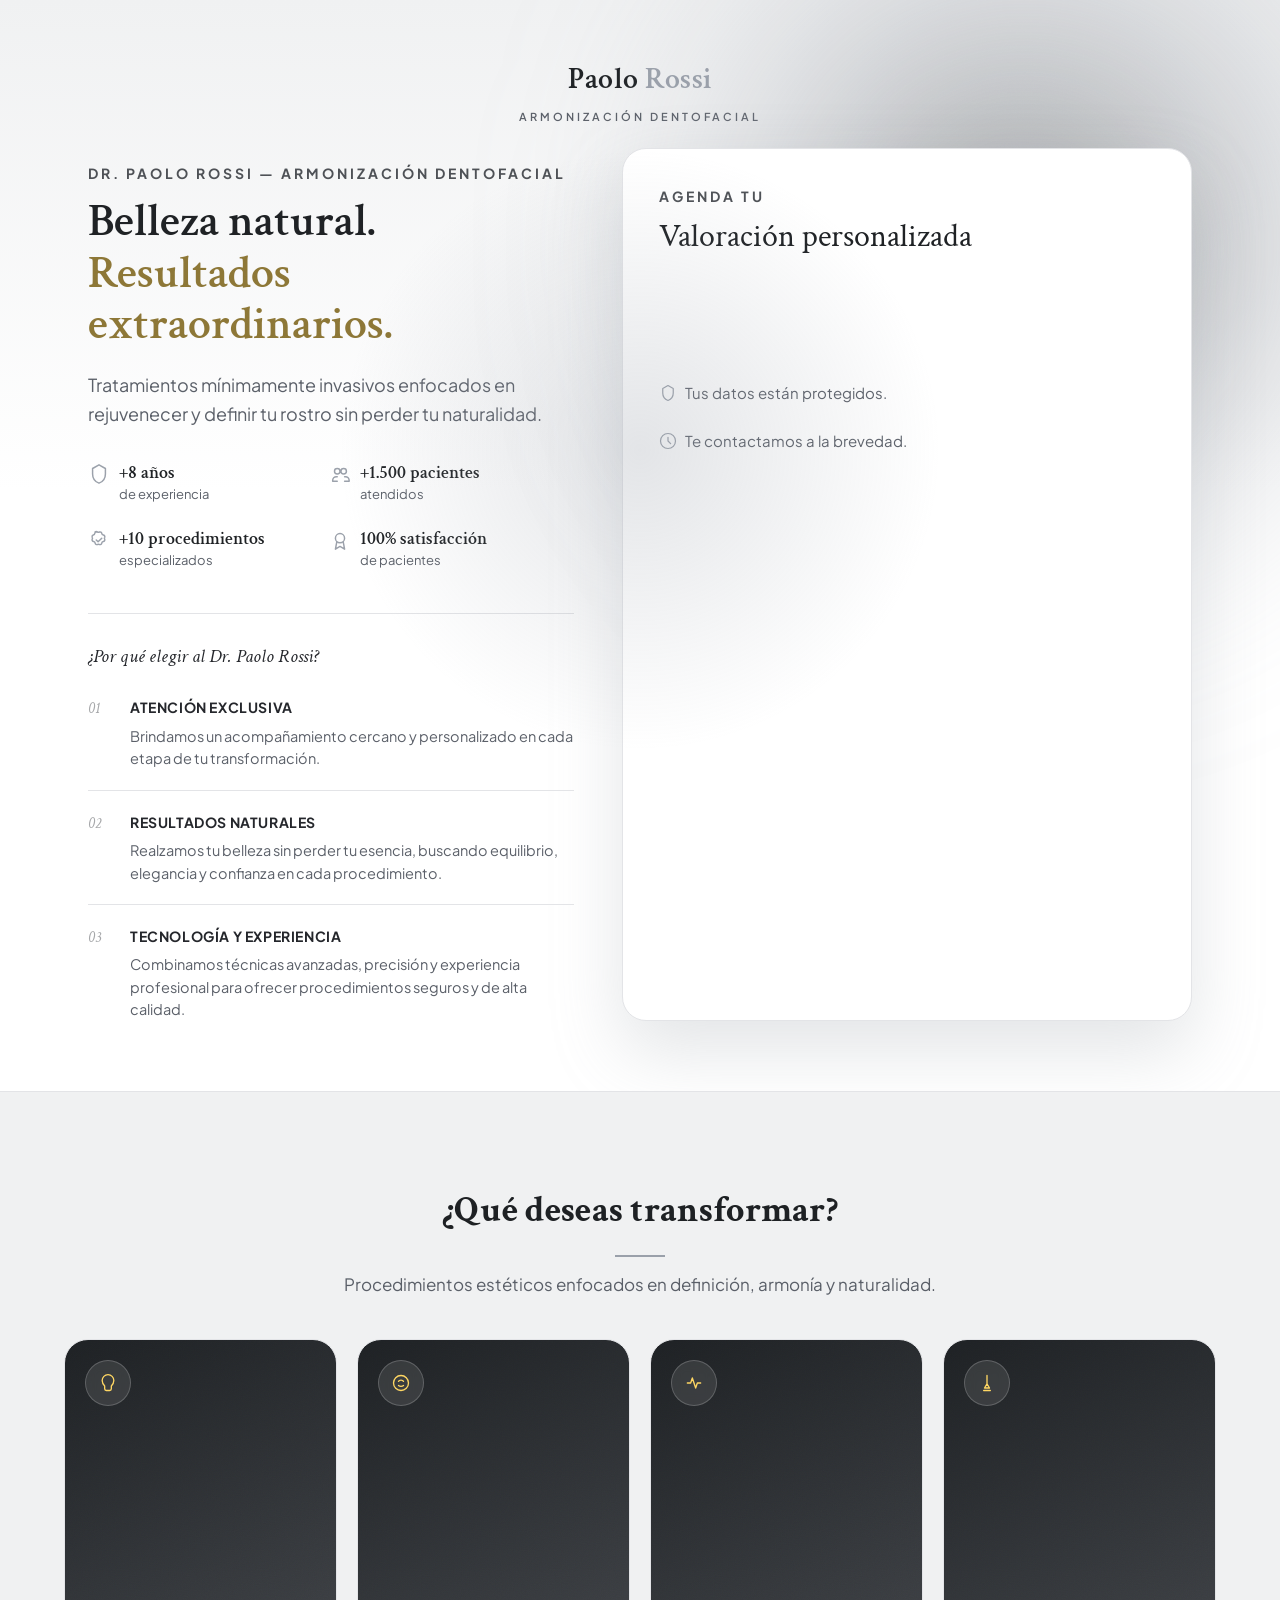
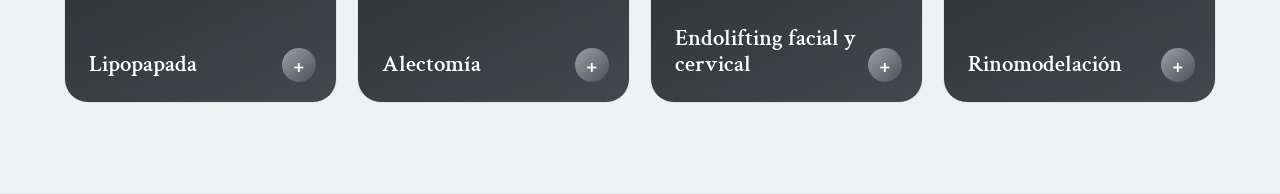
==== index.html @ d26debf0 "Landing page inicial para Dr. Paolo Rossi Co-Authored-By: Claude Sonnet 5 <noreply@anthropic.com>" ====
<!DOCTYPE html>
<html lang="es">
<head>
<meta charset="UTF-8">
<meta name="viewport" content="width=device-width, initial-scale=1.0">
<title>Dr. Paolo Rossi | Armonización Dentofacial</title>
<meta name="description" content="Dr. Paolo Rossi, armonización dentofacial en Barranquilla. Tratamientos mínimamente invasivos para rejuvenecer y definir tu rostro.">
<link rel="preconnect" href="https://fonts.googleapis.com">
<link rel="preconnect" href="https://fonts.gstatic.com" crossorigin>
<link href="https://fonts.googleapis.com/css2?family=Crimson+Text:wght@600;700&family=Plus+Jakarta+Sans:wght@400;500;600;700&display=swap" rel="stylesheet">
<link rel="stylesheet" href="css/style.css">
</head>
<body>

<div class="cursor-glow" aria-hidden="true"></div>
<div class="grain-overlay" aria-hidden="true"></div>

<!-- HERO + FORM -->
<section class="hero" id="inicio">
  <div class="hero__glow"></div>
  <div class="container">
    <div class="hero__logo-top">
      <span class="hero__wordmark">Paolo <span>Rossi</span></span>
      <span class="hero__wordmark-sub">Armonización Dentofacial</span>
    </div>
  <div class="hero__inner">
    <div class="hero__text">
      <p class="eyebrow">Dr. Paolo Rossi &mdash; Armonización Dentofacial</p>
      <h1>Belleza natural. <span class="accent">Resultados extraordinarios.</span></h1>
      <p class="hero__sub">Tratamientos mínimamente invasivos enfocados en rejuvenecer y definir tu rostro sin perder tu naturalidad.</p>

      <ul class="hero__stats">
        <li>
          <svg viewBox="0 0 24 24"><path d="M12 2l7 4v6c0 5-3.4 8.7-7 10-3.6-1.3-7-5-7-10V6z"/></svg>
          <span><strong>+8 años</strong>de experiencia</span>
        </li>
        <li>
          <svg viewBox="0 0 24 24"><path d="M17 20h5v-1a4 4 0 00-4-4h-1M9 20H4v-1a4 4 0 014-4h1m0-3a3 3 0 100-6 3 3 0 000 6zm7 0a3 3 0 100-6 3 3 0 000 6z"/></svg>
          <span><strong>+1.500 pacientes</strong>atendidos</span>
        </li>
        <li>
          <svg viewBox="0 0 24 24"><path d="M9 12l2 2 4-4M7.8 3.2a2 2 0 012.4 0 2 2 0 002.4 0 2 2 0 012.4 1.6 2 2 0 001.7 1.7 2 2 0 011.6 2.4 2 2 0 000 2.4 2 2 0 01-1.6 2.4 2 2 0 00-1.7 1.7 2 2 0 01-2.4 1.6 2 2 0 00-2.4 0 2 2 0 01-2.4-1.6 2 2 0 00-1.7-1.7 2 2 0 01-1.6-2.4 2 2 0 000-2.4A2 2 0 015.7 6.5a2 2 0 001.7-1.7 2 2 0 012.4-1.6z"/></svg>
          <span><strong>+10 procedimientos</strong>especializados</span>
        </li>
        <li>
          <svg viewBox="0 0 24 24"><path d="M8.5 14L7 22l5-3 5 3-1.5-8"/><path d="M12 15a5 5 0 100-10 5 5 0 000 10z"/></svg>
          <span><strong>100% satisfacción</strong>de pacientes</span>
        </li>
      </ul>
    </div>

    <div class="hero__form" id="contacto">
      <p class="eyebrow">Agenda tu</p>
      <h2>Valoración personalizada</h2>

      <div class="hs-form-container">
        <script src="https://js.hsforms.net/forms/embed/51695573.js" defer></script>
        <div class="hs-form-frame" data-region="na1" data-form-id="cd09136d-a7c3-443f-9b1b-8785023e16f8" data-portal-id="51695573"></div>
        <div class="hs-form-cover"></div>
      </div>

      <div class="contact__trust">
        <span><svg viewBox="0 0 24 24"><path d="M12 2l7 4v6c0 5-3.4 8.7-7 10-3.6-1.3-7-5-7-10V6z"/></svg>Tus datos están protegidos.</span>
        <span><svg viewBox="0 0 24 24"><circle cx="12" cy="12" r="10"/><path d="M12 7v5l3.5 3.5"/></svg>Te contactamos a la brevedad.</span>
      </div>
    </div>

    <div class="hero__trust">
      <p class="hero__trust-title">¿Por qué elegir al Dr. Paolo Rossi?</p>
      <ul class="hero__trust-list" id="trustTrack">
        <li class="reveal">
          <span class="hero__trust-num">01</span>
          <div>
            <span class="hero__trust-item-title">Atención Exclusiva</span>
            <p>Brindamos un acompañamiento cercano y personalizado en cada etapa de tu transformación.</p>
          </div>
        </li>
        <li class="reveal">
          <span class="hero__trust-num">02</span>
          <div>
            <span class="hero__trust-item-title">Resultados Naturales</span>
            <p>Realzamos tu belleza sin perder tu esencia, buscando equilibrio, elegancia y confianza en cada procedimiento.</p>
          </div>
        </li>
        <li class="reveal">
          <span class="hero__trust-num">03</span>
          <div>
            <span class="hero__trust-item-title">Tecnología y Experiencia</span>
            <p>Combinamos técnicas avanzadas, precisión y experiencia profesional para ofrecer procedimientos seguros y de alta calidad.</p>
          </div>
        </li>
      </ul>
      <div class="trust__dots" id="trustDots">
        <span class="dot is-active"></span>
        <span class="dot"></span>
        <span class="dot"></span>
      </div>
    </div>
  </div>
  </div>
</section>

<!-- PROCEDIMIENTOS -->
<section class="procedures" id="procedimientos">
  <div class="container">
    <div class="section-title reveal">
      <p class="eyebrow">¿Qué deseas transformar?</p>
      <p class="section-title__sub">Procedimientos estéticos enfocados en definición, armonía y naturalidad.</p>
    </div>

    <div class="procedures__grid" id="procTrack">
      <a href="https://www.drpaolorossi.com/services/" class="proc-card reveal" target="_blank" rel="noopener">
        <span class="proc-card__icon"><svg viewBox="0 0 24 24"><path d="M12 2a7 7 0 00-7 7c0 3 1.5 5 3 6.5V19a2 2 0 002 2h4a2 2 0 002-2v-3.5c1.5-1.5 3-3.5 3-6.5a7 7 0 00-7-7z"/></svg></span>
        <span class="proc-card__body"><h3>Lipopapada</h3></span>
        <span class="proc-card__plus">+</span>
      </a>
      <a href="https://www.drpaolorossi.com/services/" class="proc-card reveal" target="_blank" rel="noopener">
        <span class="proc-card__icon"><svg viewBox="0 0 24 24"><circle cx="12" cy="12" r="9"/><path d="M9 10c.5-1 1.5-1.5 3-1.5s2.5.5 3 1.5M9 15c.8.7 1.8 1 3 1s2.2-.3 3-1"/></svg></span>
        <span class="proc-card__body"><h3>Alectomía</h3></span>
        <span class="proc-card__plus">+</span>
      </a>
      <a href="https://www.drpaolorossi.com/services/" class="proc-card reveal" target="_blank" rel="noopener">
        <span class="proc-card__icon"><svg viewBox="0 0 24 24"><path d="M4 12h4l2-6 4 12 2-6h4"/></svg></span>
        <span class="proc-card__body"><h3>Endolifting facial y cervical</h3></span>
        <span class="proc-card__plus">+</span>
      </a>
      <a href="https://www.drpaolorossi.com/services/" class="proc-card reveal" target="_blank" rel="noopener">
        <span class="proc-card__icon"><svg viewBox="0 0 24 24"><path d="M12 3v10M12 13l-3 5h6l-3-5z"/><path d="M8 21h8"/></svg></span>
        <span class="proc-card__body"><h3>Rinomodelación</h3></span>
        <span class="proc-card__plus">+</span>
      </a>
    </div>
    <div class="procedures__dots" id="procDots">
      <span class="dot is-active"></span>
      <span class="dot"></span>
      <span class="dot"></span>
      <span class="dot"></span>
    </div>
  </div>
</section>



<script src="js/main.js"></script>
</body>
</html>
---- css/style.css ----
:root {
  --bg: #ffffff;
  --bg-alt: #f0f1f2;
  --accent: #9AA0AA;
  --accent-dark: #4d5055;
  --gold: #ffd763;
  --gold-dark: #d9b754;
  --gold-text: #8c7636;
  --dark: #1E2124;
  --dark-alt: #101214;
  --text: #24262B;
  --text-muted: #5A5F68;
  --border: #e3e4e7;
  --serif: 'Crimson Text', serif;
  --sans: 'Plus Jakarta Sans', sans-serif;
}

* { margin: 0; padding: 0; box-sizing: border-box; }

html { scroll-behavior: smooth; }

/* Luz ambiental que sigue el cursor (solo en dispositivos con mouse) */
.cursor-glow {
  position: fixed;
  inset: 0;
  pointer-events: none;
  z-index: 9999;
  opacity: 0;
  background: radial-gradient(500px circle at var(--mx, 50%) var(--my, 50%), rgba(154,160,170,.28), transparent 60%);
}
@media (hover: hover) and (pointer: fine) {
  .cursor-glow { opacity: 1; transition: opacity .4s ease; }
}

/* Spotlight en tarjetas: se ilumina justo donde está el mouse */
@media (hover: hover) and (pointer: fine) {
  .proc-card { overflow: hidden; }
  .hero__form { position: relative; }
  .proc-card::before, .hero__form::before {
    content: '';
    position: absolute;
    inset: 0;
    z-index: 1;
    border-radius: inherit;
    opacity: 0;
    transition: opacity .3s ease;
    background: radial-gradient(220px circle at var(--sx, 50%) var(--sy, 50%), rgba(255,255,255,.16), transparent 70%);
    pointer-events: none;
  }
  .hero__form::before {
    background: radial-gradient(260px circle at var(--sx, 50%) var(--sy, 50%), rgba(154,160,170,.28), transparent 70%);
  }
  .proc-card:hover::before, .hero__form:hover::before { opacity: 1; }
}

/* Textura de grano sutil sobre toda la página */
.grain-overlay {
  position: fixed;
  inset: 0;
  z-index: 9998;
  pointer-events: none;
  opacity: .05;
  mix-blend-mode: overlay;
  background-image: url("data:image/svg+xml,%3Csvg xmlns='http://www.w3.org/2000/svg' width='140' height='140'%3E%3Cfilter id='n'%3E%3CfeTurbulence type='fractalNoise' baseFrequency='0.85' numOctaves='2' stitchTiles='stitch'/%3E%3C/filter%3E%3Crect width='100%25' height='100%25' filter='url(%23n)'/%3E%3C/svg%3E");
}

/* Animación de aparición al hacer scroll */
.reveal {
  opacity: 0;
  transform: translateY(16px);
  transition: opacity .6s ease, transform .6s ease;
}
.reveal.is-visible { opacity: 1; transform: translateY(0); }
.hero__trust-list li.reveal:nth-child(1) { transition-delay: 0s; }
.hero__trust-list li.reveal:nth-child(2) { transition-delay: .08s; }
.hero__trust-list li.reveal:nth-child(3) { transition-delay: .16s; }
.proc-card.reveal:nth-child(1) { transition-delay: 0s; }
.proc-card.reveal:nth-child(2) { transition-delay: .08s; }
.proc-card.reveal:nth-child(3) { transition-delay: .16s; }
.proc-card.reveal:nth-child(4) { transition-delay: .24s; }
.about-card.reveal:nth-child(1) { transition-delay: 0s; }
.about-card.reveal:nth-child(2) { transition-delay: .08s; }
.about-card.reveal:nth-child(3) { transition-delay: .16s; }
.about-card.reveal:nth-child(4) { transition-delay: .24s; }
@media (prefers-reduced-motion: reduce) {
  .reveal { opacity: 1; transform: none; transition: none; }
}

/* Wordmark de texto (el logo real del sitio es un PNG blanco pensado para fondo oscuro;
   sobre nuestro hero claro sería invisible, así que usamos su nombre como wordmark
   hasta que exista una versión a color en la carpeta Logos). */
.hero__logo-top {
  text-align: center;
  margin-bottom: 22px;
}
.hero__wordmark {
  font-family: var(--serif);
  font-weight: 600;
  font-size: clamp(22px, 1.6vw + 16px, 30px);
  color: var(--dark);
  letter-spacing: .5px;
}
.hero__wordmark span { color: var(--accent); }
.hero__wordmark-sub {
  display: block;
  font-family: var(--sans);
  font-size: 11px;
  font-weight: 600;
  letter-spacing: 3px;
  text-transform: uppercase;
  color: var(--text-muted);
  margin-top: 4px;
}

body {
  background: var(--bg);
  color: var(--text);
  font-family: var(--sans);
  line-height: 1.6;
  overflow-x: hidden;
  -webkit-font-smoothing: antialiased;
}

img { max-width: 100%; display: block; }

.container {
  width: 100%;
  max-width: 1200px;
  margin: 0 auto;
  padding: 0 24px;
}

@media (min-width: 1440px) {
  .container, .hero__inner { max-width: 1380px; }
  .hero__text { max-width: 680px; }
}

body { font-size: clamp(16px, .9vw + 6px, 18px); }

.eyebrow {
  color: var(--accent-dark);
  font-family: var(--sans);
  font-size: clamp(12px, .5vw + 9px, 14px);
  font-weight: 700;
  letter-spacing: 3px;
  text-transform: uppercase;
  margin-bottom: 12px;
}

h1, h2, h3 {
  font-family: var(--serif);
  font-weight: 600;
  line-height: 1.12;
}

.accent { color: var(--gold-text); }

svg { fill: none; stroke: currentColor; stroke-width: 1.6; stroke-linecap: round; stroke-linejoin: round; }

/* HERO + FORM */
.hero {
  position: relative;
  padding: 56px 0 70px;
  overflow: hidden;
  background: linear-gradient(180deg, var(--bg-alt) 0%, var(--bg) 45%);
}
.hero__glow {
  position: absolute;
  top: -15%; right: -10%;
  width: 60%; height: 75%;
  background: radial-gradient(circle, rgba(54,56,59,.55) 0%, rgba(154,160,170,.32) 40%, transparent 75%);
  filter: blur(90px);
  z-index: 0;
}
.hero__inner {
  position: relative;
  z-index: 2;
  width: 100%;
  max-width: 1200px;
  margin: 0 auto;
  padding: 0 24px;
  display: grid;
  grid-template-columns: .92fr 1.08fr;
  grid-template-areas: "text form" "trust form";
  column-gap: 48px;
  row-gap: 0;
  align-items: stretch;
}
.hero__text { grid-area: text; max-width: 560px; padding-top: 14px; min-width: 0; }
.hero__form { grid-area: form; min-width: 0; }
.hero__trust { grid-area: trust; min-width: 0; }
.hero__text h1 { font-size: clamp(30px, 2.2vw + 18px, 48px); margin-bottom: 20px; color: var(--dark); }
.hero__sub { color: var(--text-muted); font-size: clamp(15px, .5vw + 13px, 18px); max-width: 480px; margin-bottom: 32px; }

.hero__stats { list-style: none; display: grid; grid-template-columns: repeat(2, 1fr); gap: 22px; margin-bottom: 34px; max-width: 460px; }
.hero__stats li { display: flex; align-items: flex-start; gap: 9px; font-size: clamp(11px, .25vw + 10px, 13px); color: var(--text-muted); }
.hero__stats svg { width: 22px; height: 22px; color: var(--accent); flex-shrink: 0; margin-top: 2px; }
.hero__stats strong { display: block; font-family: var(--serif); font-size: clamp(15px, .5vw + 13px, 18px); font-weight: 600; color: var(--dark); line-height: 1.3; }

.hero__trust {
  margin-top: 8px;
  padding-top: 28px;
  border-top: 1px solid var(--border);
}
.hero__trust-title {
  font-family: var(--serif);
  font-style: italic;
  font-weight: 500;
  font-size: clamp(16px, .6vw + 13px, 19px);
  color: var(--text);
  margin-bottom: 4px;
}
.hero__trust-list { list-style: none; }
.hero__trust-list li {
  display: flex;
  align-items: flex-start;
  gap: 22px;
  padding: 20px 0;
  border-bottom: 1px solid var(--border);
}
.hero__trust-list li:last-child { border-bottom: none; padding-bottom: 0; }
.hero__trust-num {
  font-family: var(--serif);
  font-style: italic;
  font-weight: 500;
  font-size: 15px;
  color: var(--accent-dark);
  opacity: .5;
  min-width: 20px;
  flex-shrink: 0;
  padding-top: 1px;
}
.hero__trust-item-title {
  display: block;
  font-family: var(--sans);
  font-weight: 700;
  font-size: clamp(12.5px, .3vw + 11px, 14px);
  letter-spacing: .6px;
  text-transform: uppercase;
  color: var(--text);
  margin-bottom: 6px;
}
.hero__trust-list p {
  font-size: clamp(13px, .25vw + 12px, 14.5px);
  color: var(--text-muted);
  line-height: 1.55;
}

.hero__form {
  background: #ffffff;
  border: 1px solid var(--border);
  border-radius: 24px;
  padding: 36px;
  box-shadow: 0 30px 70px rgba(154,160,170,.28);
}
.hero__form .eyebrow { color: var(--accent-dark); }
.hero__form h2 { font-size: clamp(24px, 1.3vw + 17px, 32px); font-weight: 500; margin-bottom: 24px; color: var(--dark); }

/* SECTION TITLE */
.section-title { text-align: center; margin-bottom: 40px; }
.section-title .eyebrow { font-size: clamp(24px, 1.4vw + 18px, 38px); font-family: var(--serif); letter-spacing: .3px; text-transform: none; color: var(--dark); }
.section-title .eyebrow::after {
  content: '';
  display: block;
  width: 50px; height: 2px;
  background: var(--accent);
  margin: 16px auto 0;
}
.section-title__sub { color: var(--text-muted); font-size: clamp(14px, .4vw + 12px, 17px); margin-top: 14px; max-width: 620px; margin-left: auto; margin-right: auto; }

/* PROCEDURES (sin video/foto por procedimiento todavía: tarjetas con icono + degradado de marca) */
.procedures { padding: 90px 0; background: var(--bg-alt); border-top: 1px solid var(--border); border-bottom: 1px solid var(--border); }
.procedures__grid {
  display: grid;
  grid-template-columns: repeat(4, 1fr);
  gap: 20px;
}
.proc-card {
  position: relative;
  aspect-ratio: 3/4;
  border-radius: 24px;
  overflow: hidden;
  text-decoration: none;
  color: #ffffff;
  display: flex;
  flex-direction: column;
  justify-content: flex-end;
  padding: 24px;
  border: 1px solid var(--border);
  background: linear-gradient(155deg, var(--dark) 0%, var(--accent-dark) 130%);
  transition: transform .4s cubic-bezier(.2,.8,.2,1), box-shadow .4s;
}
.proc-card:hover { transform: translateY(-8px); box-shadow: 0 26px 50px rgba(154,160,170,.44); }
.proc-card::after {
  content: '';
  position: absolute;
  inset: 0;
  z-index: 0;
  opacity: .1;
  mix-blend-mode: overlay;
  background-image: url("data:image/svg+xml,%3Csvg xmlns='http://www.w3.org/2000/svg' width='140' height='140'%3E%3Cfilter id='n'%3E%3CfeTurbulence type='fractalNoise' baseFrequency='0.85' numOctaves='2' stitchTiles='stitch'/%3E%3C/filter%3E%3Crect width='100%25' height='100%25' filter='url(%23n)'/%3E%3C/svg%3E");
  pointer-events: none;
}
.proc-card__icon, .proc-card__body, .proc-card__plus { position: relative; z-index: 2; }
.proc-card__icon {
  position: absolute;
  top: 20px; left: 20px;
  width: 46px; height: 46px;
  border-radius: 50%;
  display: flex; align-items: center; justify-content: center;
  background: rgba(255,255,255,.1);
  backdrop-filter: blur(6px);
  border: 1px solid rgba(255,255,255,.2);
}
.proc-card__icon svg { width: 20px; height: 20px; color: var(--gold); }
.proc-card__body h3 { font-size: clamp(18px, .7vw + 15px, 23px); font-weight: 600; }
.proc-card__plus {
  position: absolute;
  bottom: 20px; right: 20px;
  width: 34px; height: 34px;
  border-radius: 50%;
  background: linear-gradient(135deg, var(--accent), var(--accent-dark));
  color: #ffffff;
  display: flex; align-items: center; justify-content: center;
  font-size: 18px; font-weight: 600; line-height: 1;
}

.procedures__dots { display: none; justify-content: center; gap: 8px; margin-top: 20px; }
.trust__dots { display: none; justify-content: center; gap: 8px; margin-top: 16px; }
.dot { width: 7px; height: 7px; border-radius: 50%; background: var(--border); transition: background .2s, transform .2s; }
.dot.is-active { background: var(--accent); transform: scale(1.35); }

/* ABOUT / EXPERIENCIA PROFESIONAL */
.about { padding: 90px 0; }
.about__top {
  display: grid;
  grid-template-columns: .85fr 1.15fr;
  gap: 56px;
  align-items: center;
  margin-bottom: 56px;
}
.about__photo-wrap { position: relative; display: flex; justify-content: center; }
.about__photo-glow {
  position: absolute;
  top: 6%;
  left: 50%;
  transform: translateX(-50%);
  width: 92%;
  height: 92%;
  background: radial-gradient(circle, rgba(154,160,170,.35) 0%, rgba(217,183,84,.22) 55%, transparent 75%);
  filter: blur(46px);
  z-index: 0;
}
.about__photo {
  position: relative;
  z-index: 1;
  max-width: 320px;
  width: 100%;
  filter: drop-shadow(0 24px 40px rgba(30,33,36,.18));
}
.about__intro { max-width: none; margin: 0; text-align: left; }
.about__intro p { color: var(--text-muted); font-size: clamp(15px, .4vw + 13px, 17px); margin-top: 14px; }
.about__grid {
  display: grid;
  grid-template-columns: repeat(2, 1fr);
  gap: 22px;
}
.about-card {
  padding: 30px;
  border: 1px solid var(--border);
  border-radius: 20px;
  background: var(--bg-alt);
}
.about-card h3 {
  font-family: var(--sans);
  font-size: 14px;
  font-weight: 700;
  letter-spacing: .6px;
  text-transform: uppercase;
  color: var(--accent-dark);
  margin-bottom: 10px;
}
.about-card p { color: var(--text-muted); font-size: clamp(13.5px, .25vw + 12px, 15px); line-height: 1.6; }

/* CREDENCIALES (logos de asociaciones reales) */
.credentials { padding: 56px 0; text-align: center; }
.credentials p { color: var(--text-muted); font-size: 13px; letter-spacing: .5px; text-transform: uppercase; margin-bottom: 24px; }
.credentials__logos { display: flex; align-items: center; justify-content: center; gap: 40px; flex-wrap: wrap; }
.credentials__logos img { max-height: 60px; width: auto; filter: grayscale(1); opacity: .75; }

/* FORM (HubSpot) */
.hs-form-container { position: relative; min-height: 80px; padding-bottom: 60px; overflow: hidden; }
.hs-form-cover {
  position: absolute;
  left: 0; right: 0; bottom: 0;
  height: 84px;
  background: #ffffff;
  z-index: 5;
}
.hs-form-container input, .hs-form-container select, .hs-form-container textarea {
  border-radius: 10px !important;
  padding: 14px 16px !important;
  font-size: clamp(14px, .3vw + 13px, 16px) !important;
  width: 100% !important;
}
.hs-form-container input:focus, .hs-form-container select:focus, .hs-form-container textarea:focus { border-color: var(--accent) !important; outline: none !important; }
.hs-form-container ul.inputs-list { list-style: none !important; }
.hs-form-container .hs-button, .hs-form-container input[type="submit"] {
  background: linear-gradient(135deg, var(--accent), var(--accent-dark)) !important;
  color: #ffffff !important;
  border: none !important;
  border-radius: 999px !important;
  padding: 15px 30px !important;
  font-weight: 700 !important;
  text-transform: uppercase !important;
  letter-spacing: .8px !important;
  cursor: pointer !important;
  width: auto !important;
}
.hs-form-container [class*="branding"] { display: none !important; }
.hs-form-container fieldset {
  max-width: 100% !important;
  display: flex !important;
  flex-wrap: wrap !important;
  gap: 0 18px !important;
}
.hs-form-container fieldset > .hs-form-field, .hs-form-container fieldset > div {
  flex: 1 1 100% !important;
  max-width: 100% !important;
  margin-bottom: 14px !important;
}
.hs-form-container fieldset.form-columns-2 > .hs-form-field, .hs-form-container fieldset.form-columns-2 > div {
  flex: 1 1 calc(50% - 9px) !important;
  max-width: calc(50% - 9px) !important;
}
.hs-form-container .hs-form-field label { margin-bottom: 5px !important; }
@media (max-width: 480px) {
  .hs-form-container fieldset.form-columns-2 > .hs-form-field, .hs-form-container fieldset.form-columns-2 > div {
    flex: 1 1 100% !important;
    max-width: 100% !important;
  }
}

.contact__trust {
  display: flex;
  gap: 24px;
  margin-top: 22px;
  flex-wrap: wrap;
}
.contact__trust span { display: flex; align-items: center; gap: 8px; font-size: clamp(13px, .3vw + 12px, 15px); color: var(--text-muted); }
.contact__trust svg { width: 18px; height: 18px; color: var(--accent); }

/* FOOTER */
.footer { padding: 56px 0; background: var(--dark); color: rgba(255,255,255,.8); }
.footer__grid { display: grid; grid-template-columns: 1.2fr 1fr 1fr; gap: 40px; }
.footer__title { font-family: var(--serif); font-size: 22px; color: #fff; margin-bottom: 12px; }
.footer p, .footer a { color: rgba(255,255,255,.7); font-size: 14px; text-decoration: none; line-height: 1.8; }
.footer a:hover { color: var(--gold); }
.footer__social { display: flex; gap: 14px; margin-top: 16px; }
.footer__social a { width: 38px; height: 38px; border-radius: 50%; border: 1px solid rgba(255,255,255,.2); display: flex; align-items: center; justify-content: center; }
.footer__social svg { width: 17px; height: 17px; color: #fff; }
.footer__bottom { margin-top: 40px; padding-top: 24px; border-top: 1px solid rgba(255,255,255,.12); text-align: center; font-size: 13px; color: rgba(255,255,255,.5); }
.footer__pending { color: var(--gold); font-weight: 600; }

/* RESPONSIVE */
@media (max-width: 960px) {
  .hero__inner {
    grid-template-columns: 1fr;
    grid-template-areas: "text" "form" "trust";
    row-gap: 32px;
  }
  .hero__text { max-width: 100%; }
  .hero__form { max-width: 520px; }
  .procedures__grid { grid-template-columns: repeat(2, 1fr); }
  .about__top { grid-template-columns: 1fr; gap: 32px; text-align: center; }
  .about__intro { text-align: center; }
  .about__photo { max-width: 260px; }
  .about__grid { grid-template-columns: 1fr; }
  .footer__grid { grid-template-columns: 1fr; gap: 28px; }
}

@media (max-width: 640px) {
  .hero { padding-top: 40px; padding-bottom: 40px; }
  .hero__text h1 { font-size: 29px; }
  .hero__form { padding: 26px; border-radius: 20px; }
  .procedures { padding: 56px 0; }
  .procedures__grid { display: flex; overflow-x: auto; scroll-snap-type: x mandatory; gap: 14px; padding-bottom: 4px; -webkit-overflow-scrolling: touch; scrollbar-width: none; }
  .procedures__grid::-webkit-scrollbar { display: none; }
  .proc-card { flex: 0 0 68%; scroll-snap-align: center; aspect-ratio: 3/4; }
  .procedures__dots { display: flex; }
  .section-title .eyebrow { font-size: 21px; }
  .about { padding: 56px 0; }
  .credentials__logos { gap: 24px; }
  .credentials__logos img { max-height: 44px; }

  /* Credenciales/"por qué elegir" como carrusel deslizable en celular */
  .hero__trust-list {
    display: flex;
    overflow-x: auto;
    scroll-snap-type: x mandatory;
    gap: 14px;
    padding-bottom: 4px;
    -webkit-overflow-scrolling: touch;
    scrollbar-width: none;
  }
  .hero__trust-list::-webkit-scrollbar { display: none; }
  .hero__trust-list li {
    flex: 0 0 82%;
    scroll-snap-align: center;
    border-bottom: none;
    border: 1px solid var(--border);
    border-radius: 16px;
    padding: 18px;
    background: #ffffff;
  }
  .trust__dots { display: flex; }
}

/* Rompe el contenedor angosto del tema para ocupar todo el ancho de la pantalla (uso en WordPress) */
.breakout {
  position: relative;
  left: 50%;
  right: 50%;
  width: 100vw;
  margin-left: -50vw;
  margin-right: -50vw;
}
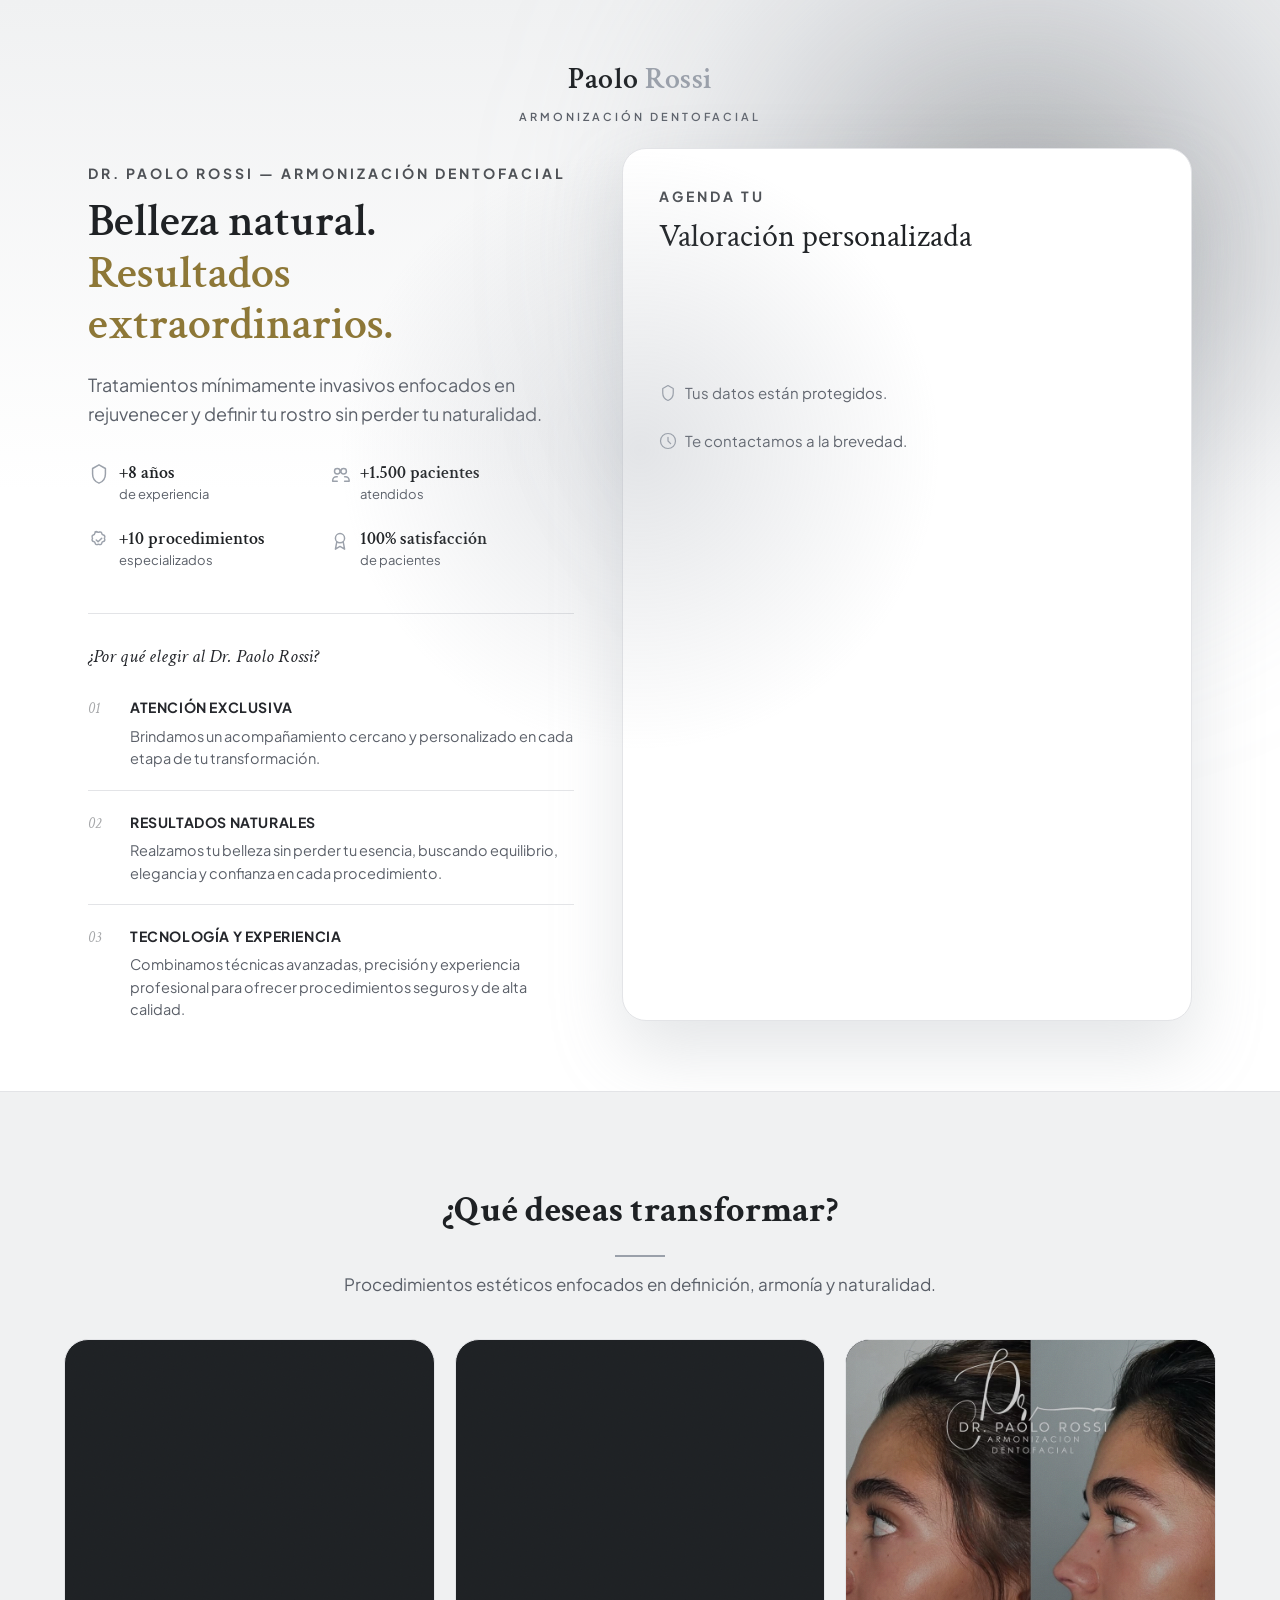
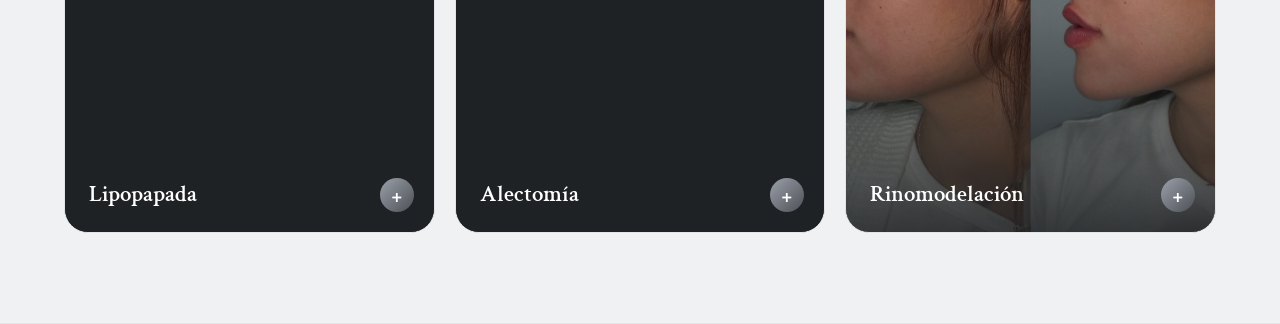
==== commit d98ce0d6: "Reemplaza tarjetas de procedimientos con video/foto reales, quita Endolifting facial Co-Authored-By:" ====
--- a/index.html
+++ b/index.html
@@ -54,8 +54,8 @@
       <h2>Valoración personalizada</h2>
 
       <div class="hs-form-container">
-        <script src="https://js.hsforms.net/forms/embed/51695573.js" defer></script>
-        <div class="hs-form-frame" data-region="na1" data-form-id="cd09136d-a7c3-443f-9b1b-8785023e16f8" data-portal-id="51695573"></div>
+        <script src="https://js.hsforms.net/forms/embed/51645171.js" defer></script>
+        <div class="hs-form-frame" data-region="na1" data-form-id="c03a51ca-cbf2-49c0-9da2-c27ceb0c6e4f" data-portal-id="51645171"></div>
         <div class="hs-form-cover"></div>
       </div>
 
@@ -110,29 +110,26 @@
 
     <div class="procedures__grid" id="procTrack">
       <a href="https://www.drpaolorossi.com/services/" class="proc-card reveal" target="_blank" rel="noopener">
-        <span class="proc-card__icon"><svg viewBox="0 0 24 24"><path d="M12 2a7 7 0 00-7 7c0 3 1.5 5 3 6.5V19a2 2 0 002 2h4a2 2 0 002-2v-3.5c1.5-1.5 3-3.5 3-6.5a7 7 0 00-7-7z"/></svg></span>
+        <video class="proc-card__media" src="assets/video/lipopapada.mp4" autoplay muted loop playsinline></video>
+        <span class="proc-card__overlay"></span>
         <span class="proc-card__body"><h3>Lipopapada</h3></span>
         <span class="proc-card__plus">+</span>
       </a>
       <a href="https://www.drpaolorossi.com/services/" class="proc-card reveal" target="_blank" rel="noopener">
-        <span class="proc-card__icon"><svg viewBox="0 0 24 24"><circle cx="12" cy="12" r="9"/><path d="M9 10c.5-1 1.5-1.5 3-1.5s2.5.5 3 1.5M9 15c.8.7 1.8 1 3 1s2.2-.3 3-1"/></svg></span>
+        <video class="proc-card__media" src="assets/video/alectomia.mp4" autoplay muted loop playsinline></video>
+        <span class="proc-card__overlay"></span>
         <span class="proc-card__body"><h3>Alectomía</h3></span>
         <span class="proc-card__plus">+</span>
       </a>
       <a href="https://www.drpaolorossi.com/services/" class="proc-card reveal" target="_blank" rel="noopener">
-        <span class="proc-card__icon"><svg viewBox="0 0 24 24"><path d="M4 12h4l2-6 4 12 2-6h4"/></svg></span>
-        <span class="proc-card__body"><h3>Endolifting facial y cervical</h3></span>
-        <span class="proc-card__plus">+</span>
-      </a>
-      <a href="https://www.drpaolorossi.com/services/" class="proc-card reveal" target="_blank" rel="noopener">
-        <span class="proc-card__icon"><svg viewBox="0 0 24 24"><path d="M12 3v10M12 13l-3 5h6l-3-5z"/><path d="M8 21h8"/></svg></span>
+        <img class="proc-card__media" src="assets/img/rinomodelacion.jpg" alt="Rinomodelación">
+        <span class="proc-card__overlay"></span>
         <span class="proc-card__body"><h3>Rinomodelación</h3></span>
         <span class="proc-card__plus">+</span>
       </a>
     </div>
     <div class="procedures__dots" id="procDots">
       <span class="dot is-active"></span>
-      <span class="dot"></span>
       <span class="dot"></span>
       <span class="dot"></span>
     </div>
--- a/css/style.css
+++ b/css/style.css
@@ -268,11 +268,11 @@
 }
 .section-title__sub { color: var(--text-muted); font-size: clamp(14px, .4vw + 12px, 17px); margin-top: 14px; max-width: 620px; margin-left: auto; margin-right: auto; }
 
-/* PROCEDURES (sin video/foto por procedimiento todavía: tarjetas con icono + degradado de marca) */
+/* PROCEDURES (fotos/videos reales por procedimiento) */
 .procedures { padding: 90px 0; background: var(--bg-alt); border-top: 1px solid var(--border); border-bottom: 1px solid var(--border); }
 .procedures__grid {
   display: grid;
-  grid-template-columns: repeat(4, 1fr);
+  grid-template-columns: repeat(3, 1fr);
   gap: 20px;
 }
 .proc-card {
@@ -287,32 +287,36 @@
   justify-content: flex-end;
   padding: 24px;
   border: 1px solid var(--border);
-  background: linear-gradient(155deg, var(--dark) 0%, var(--accent-dark) 130%);
+  background: var(--dark);
   transition: transform .4s cubic-bezier(.2,.8,.2,1), box-shadow .4s;
 }
 .proc-card:hover { transform: translateY(-8px); box-shadow: 0 26px 50px rgba(154,160,170,.44); }
+.proc-card__media {
+  position: absolute;
+  inset: 0;
+  z-index: 0;
+  width: 100%;
+  height: 100%;
+  object-fit: cover;
+  filter: brightness(.9) saturate(1.05);
+}
+.proc-card__overlay {
+  position: absolute;
+  inset: 0;
+  z-index: 1;
+  background: linear-gradient(to top, rgba(30,33,36,.88) 0%, rgba(30,33,36,.3) 45%, rgba(30,33,36,.08) 100%);
+}
 .proc-card::after {
   content: '';
   position: absolute;
   inset: 0;
-  z-index: 0;
-  opacity: .1;
+  z-index: 1;
+  opacity: .08;
   mix-blend-mode: overlay;
   background-image: url("data:image/svg+xml,%3Csvg xmlns='http://www.w3.org/2000/svg' width='140' height='140'%3E%3Cfilter id='n'%3E%3CfeTurbulence type='fractalNoise' baseFrequency='0.85' numOctaves='2' stitchTiles='stitch'/%3E%3C/filter%3E%3Crect width='100%25' height='100%25' filter='url(%23n)'/%3E%3C/svg%3E");
   pointer-events: none;
 }
-.proc-card__icon, .proc-card__body, .proc-card__plus { position: relative; z-index: 2; }
-.proc-card__icon {
-  position: absolute;
-  top: 20px; left: 20px;
-  width: 46px; height: 46px;
-  border-radius: 50%;
-  display: flex; align-items: center; justify-content: center;
-  background: rgba(255,255,255,.1);
-  backdrop-filter: blur(6px);
-  border: 1px solid rgba(255,255,255,.2);
-}
-.proc-card__icon svg { width: 20px; height: 20px; color: var(--gold); }
+.proc-card__body, .proc-card__plus { position: relative; z-index: 2; }
 .proc-card__body h3 { font-size: clamp(18px, .7vw + 15px, 23px); font-weight: 600; }
 .proc-card__plus {
   position: absolute;
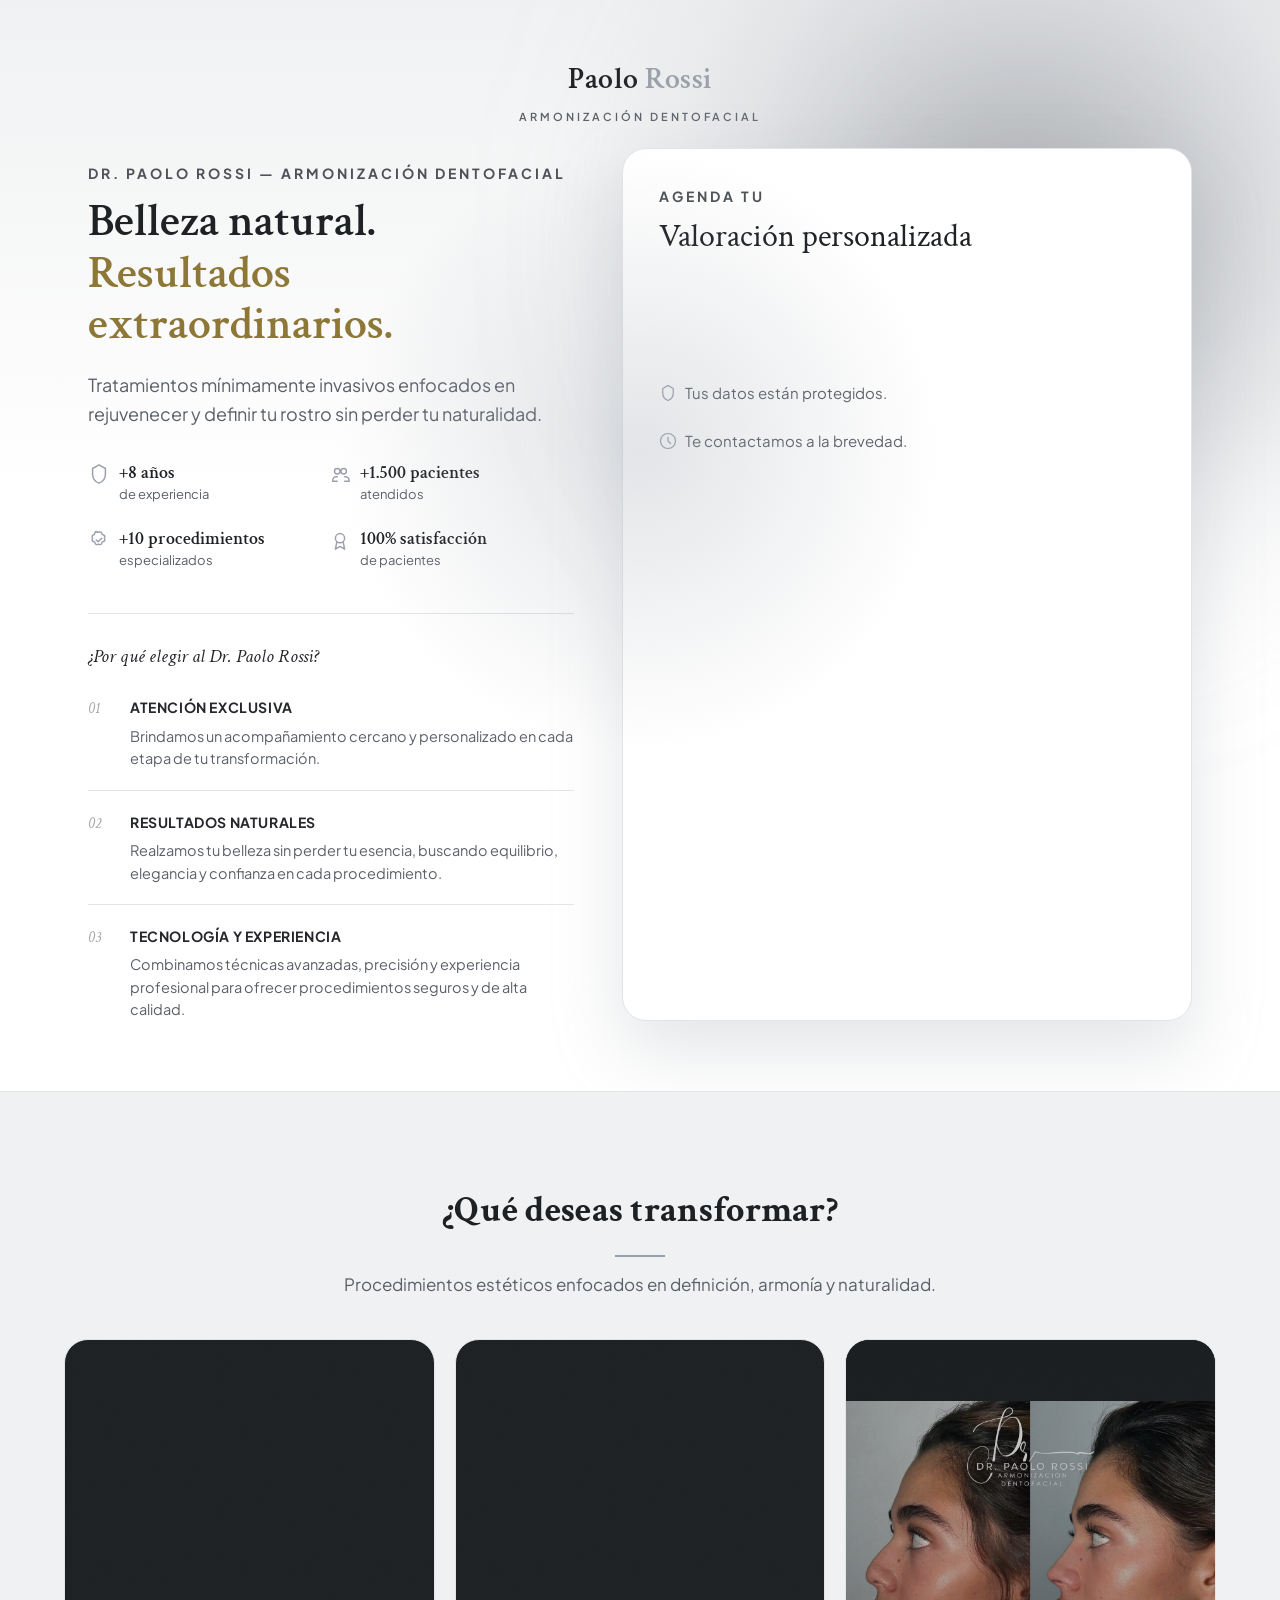
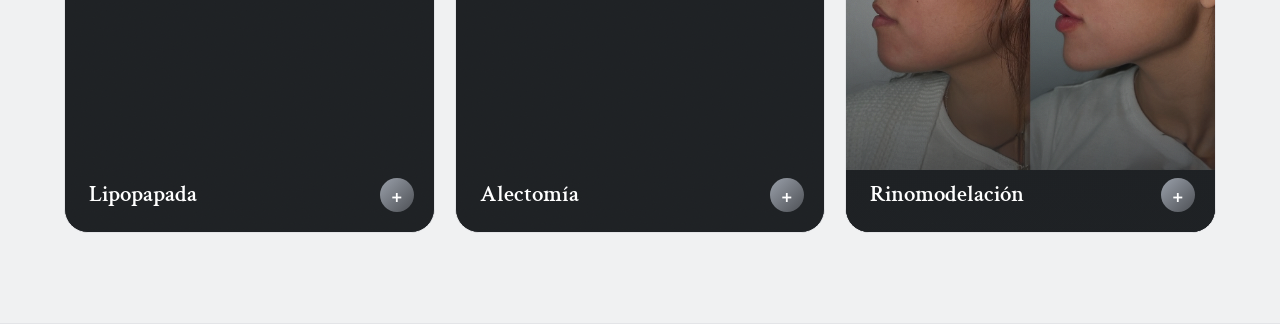
==== commit 01a30298: "Corrige tamaño de foto de Rinomodelación y reordena en móvil: videos antes de "por qué elegir" Co-Au" ====
--- a/index.html
+++ b/index.html
@@ -122,7 +122,7 @@
         <span class="proc-card__plus">+</span>
       </a>
       <a href="https://www.drpaolorossi.com/services/" class="proc-card reveal" target="_blank" rel="noopener">
-        <img class="proc-card__media" src="assets/img/rinomodelacion.jpg" alt="Rinomodelación">
+        <img class="proc-card__media proc-card__media--contain" src="assets/img/rinomodelacion.jpg" alt="Rinomodelación">
         <span class="proc-card__overlay"></span>
         <span class="proc-card__body"><h3>Rinomodelación</h3></span>
         <span class="proc-card__plus">+</span>
--- a/css/style.css
+++ b/css/style.css
@@ -202,6 +202,16 @@
   padding-top: 28px;
   border-top: 1px solid var(--border);
 }
+/* En móvil esta sección se mueve por JS a después de "procedimientos";
+   como deja de estar dentro de .container, necesita su propio padding lateral. */
+.hero__trust--standalone {
+  max-width: 1200px;
+  margin-left: auto;
+  margin-right: auto;
+  padding-left: 24px;
+  padding-right: 24px;
+  padding-bottom: 48px;
+}
 .hero__trust-title {
   font-family: var(--serif);
   font-style: italic;
@@ -300,6 +310,9 @@
   object-fit: cover;
   filter: brightness(.9) saturate(1.05);
 }
+/* La foto de Rinomodelación es cuadrada; con "cover" en una tarjeta 3:4 se recortaba
+   el logo y parte de la imagen, así que se muestra completa en vez de recortada. */
+.proc-card__media--contain { object-fit: contain; background: var(--dark); }
 .proc-card__overlay {
   position: absolute;
   inset: 0;
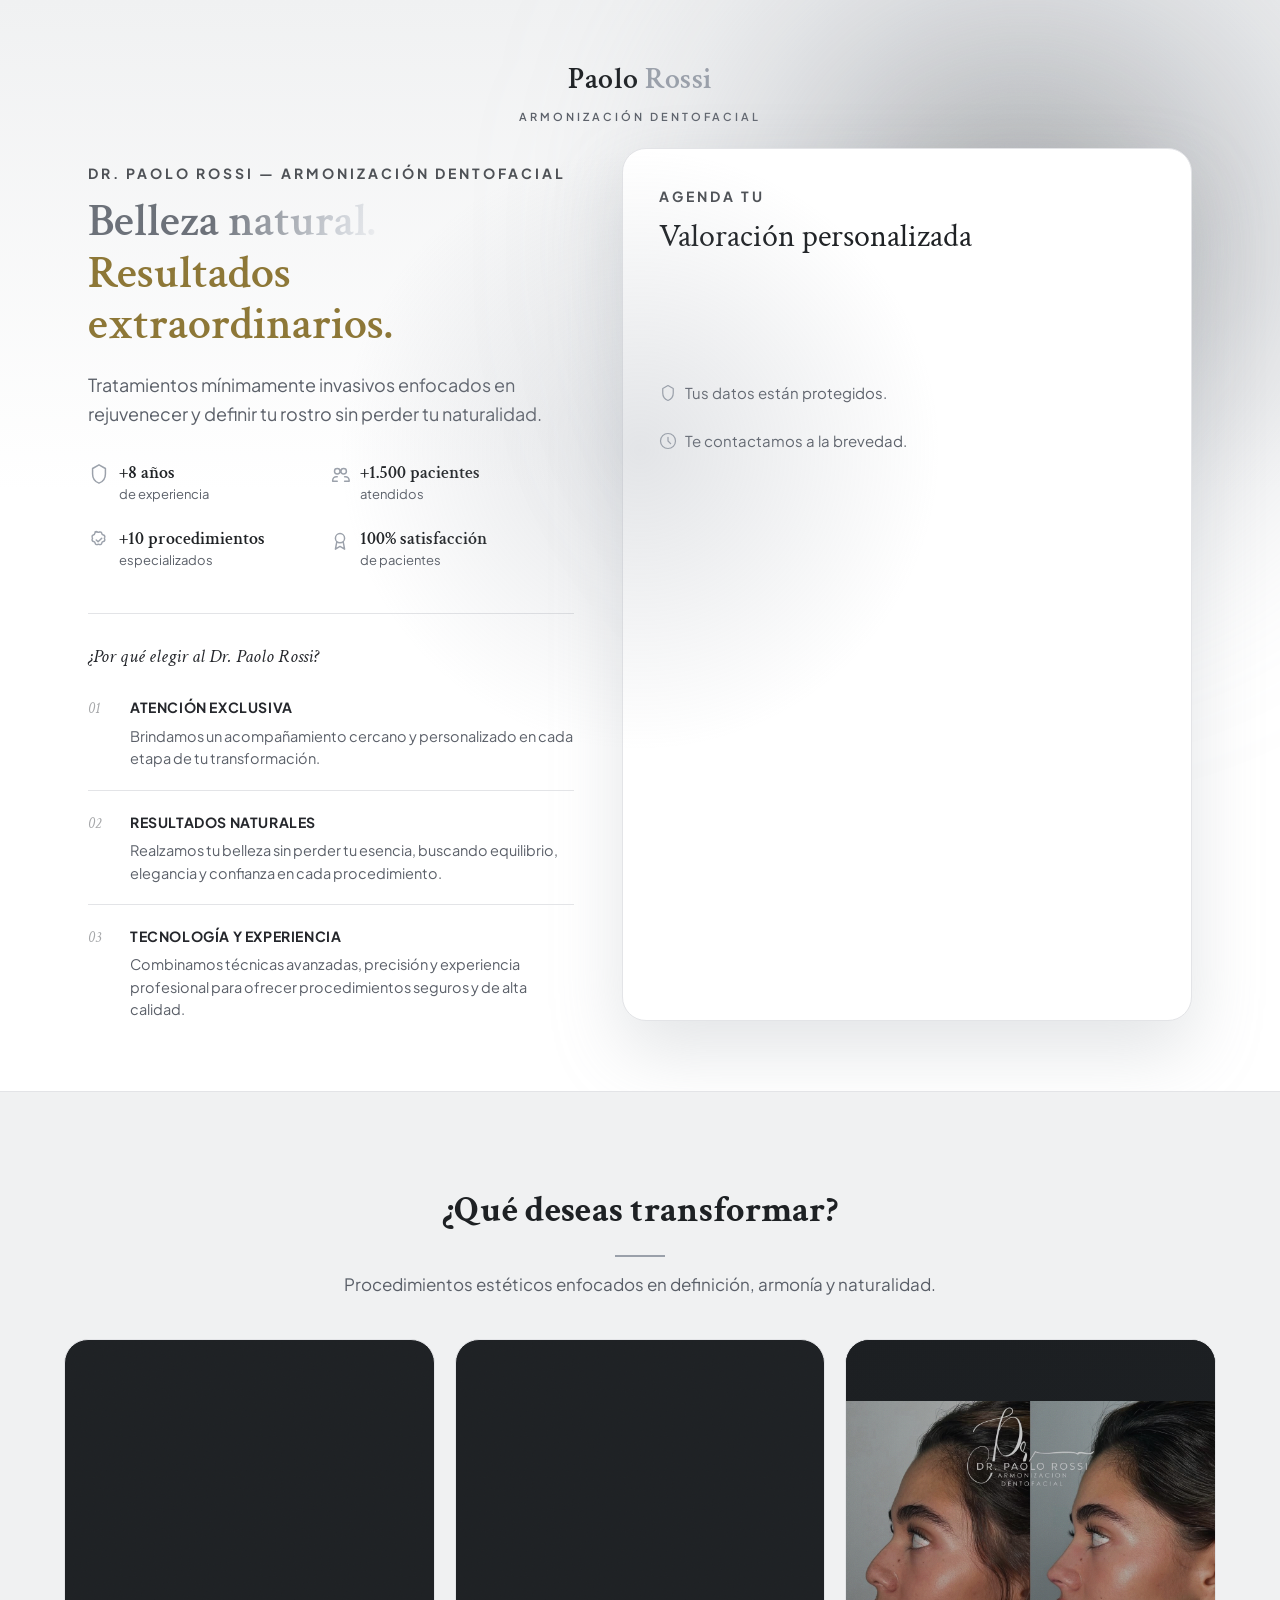
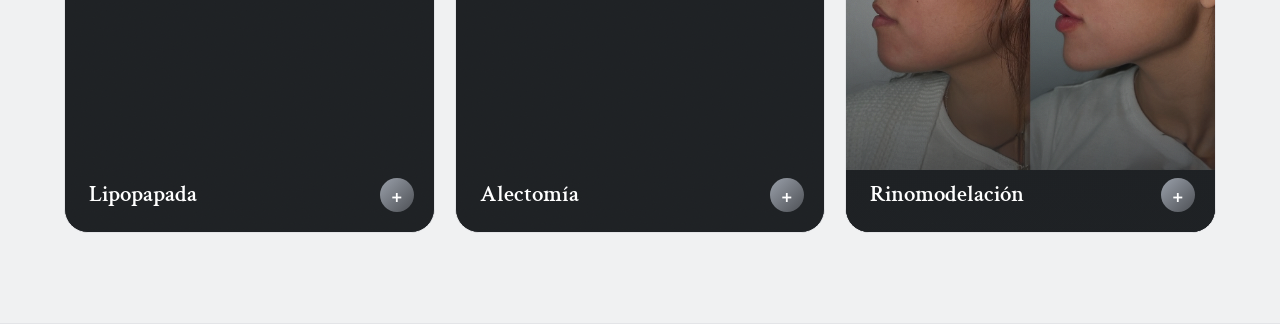
==== commit 56cd99f1: "Mueve videos antes del formulario en móvil y agrega brillo plateado al título Co-Authored-By: Claude" ====
--- a/index.html
+++ b/index.html
@@ -26,7 +26,7 @@
   <div class="hero__inner">
     <div class="hero__text">
       <p class="eyebrow">Dr. Paolo Rossi &mdash; Armonización Dentofacial</p>
-      <h1>Belleza natural. <span class="accent">Resultados extraordinarios.</span></h1>
+      <h1><span class="shimmer">Belleza natural.</span> <span class="accent">Resultados extraordinarios.</span></h1>
       <p class="hero__sub">Tratamientos mínimamente invasivos enfocados en rejuvenecer y definir tu rostro sin perder tu naturalidad.</p>
 
       <ul class="hero__stats">
--- a/css/style.css
+++ b/css/style.css
@@ -155,6 +155,25 @@
 
 .accent { color: var(--gold-text); }
 
+/* Brillo metálico plateado sutil, jugando literalmente con el "plateado" de la marca */
+.shimmer {
+  background: linear-gradient(100deg, #6b7078 20%, #cfd3d9 40%, #ffffff 50%, #cfd3d9 60%, #6b7078 80%);
+  background-size: 220% auto;
+  background-clip: text;
+  -webkit-background-clip: text;
+  color: transparent;
+  -webkit-text-fill-color: transparent;
+  animation: shimmer-sweep 6s ease-in-out infinite;
+}
+@keyframes shimmer-sweep {
+  0% { background-position: 0% 50%; }
+  50% { background-position: 100% 50%; }
+  100% { background-position: 0% 50%; }
+}
+@media (prefers-reduced-motion: reduce) {
+  .shimmer { animation: none; background-position: 30% 50%; }
+}
+
 svg { fill: none; stroke: currentColor; stroke-width: 1.6; stroke-linecap: round; stroke-linejoin: round; }
 
 /* HERO + FORM */
@@ -201,16 +220,6 @@
   margin-top: 8px;
   padding-top: 28px;
   border-top: 1px solid var(--border);
-}
-/* En móvil esta sección se mueve por JS a después de "procedimientos";
-   como deja de estar dentro de .container, necesita su propio padding lateral. */
-.hero__trust--standalone {
-  max-width: 1200px;
-  margin-left: auto;
-  margin-right: auto;
-  padding-left: 24px;
-  padding-right: 24px;
-  padding-bottom: 48px;
 }
 .hero__trust-title {
   font-family: var(--serif);
@@ -483,9 +492,12 @@
 @media (max-width: 960px) {
   .hero__inner {
     grid-template-columns: 1fr;
-    grid-template-areas: "text" "form" "trust";
+    grid-template-areas: "text" "procedures" "form" "trust";
     row-gap: 32px;
   }
+  /* En móvil, la sección de procedimientos (JS la mueve aquí) se vuelve parte
+     de esta cuadrícula para poder aparecer entre el texto y el formulario. */
+  #procedimientos { grid-area: procedures; }
   .hero__text { max-width: 100%; }
   .hero__form { max-width: 520px; }
   .procedures__grid { grid-template-columns: repeat(2, 1fr); }
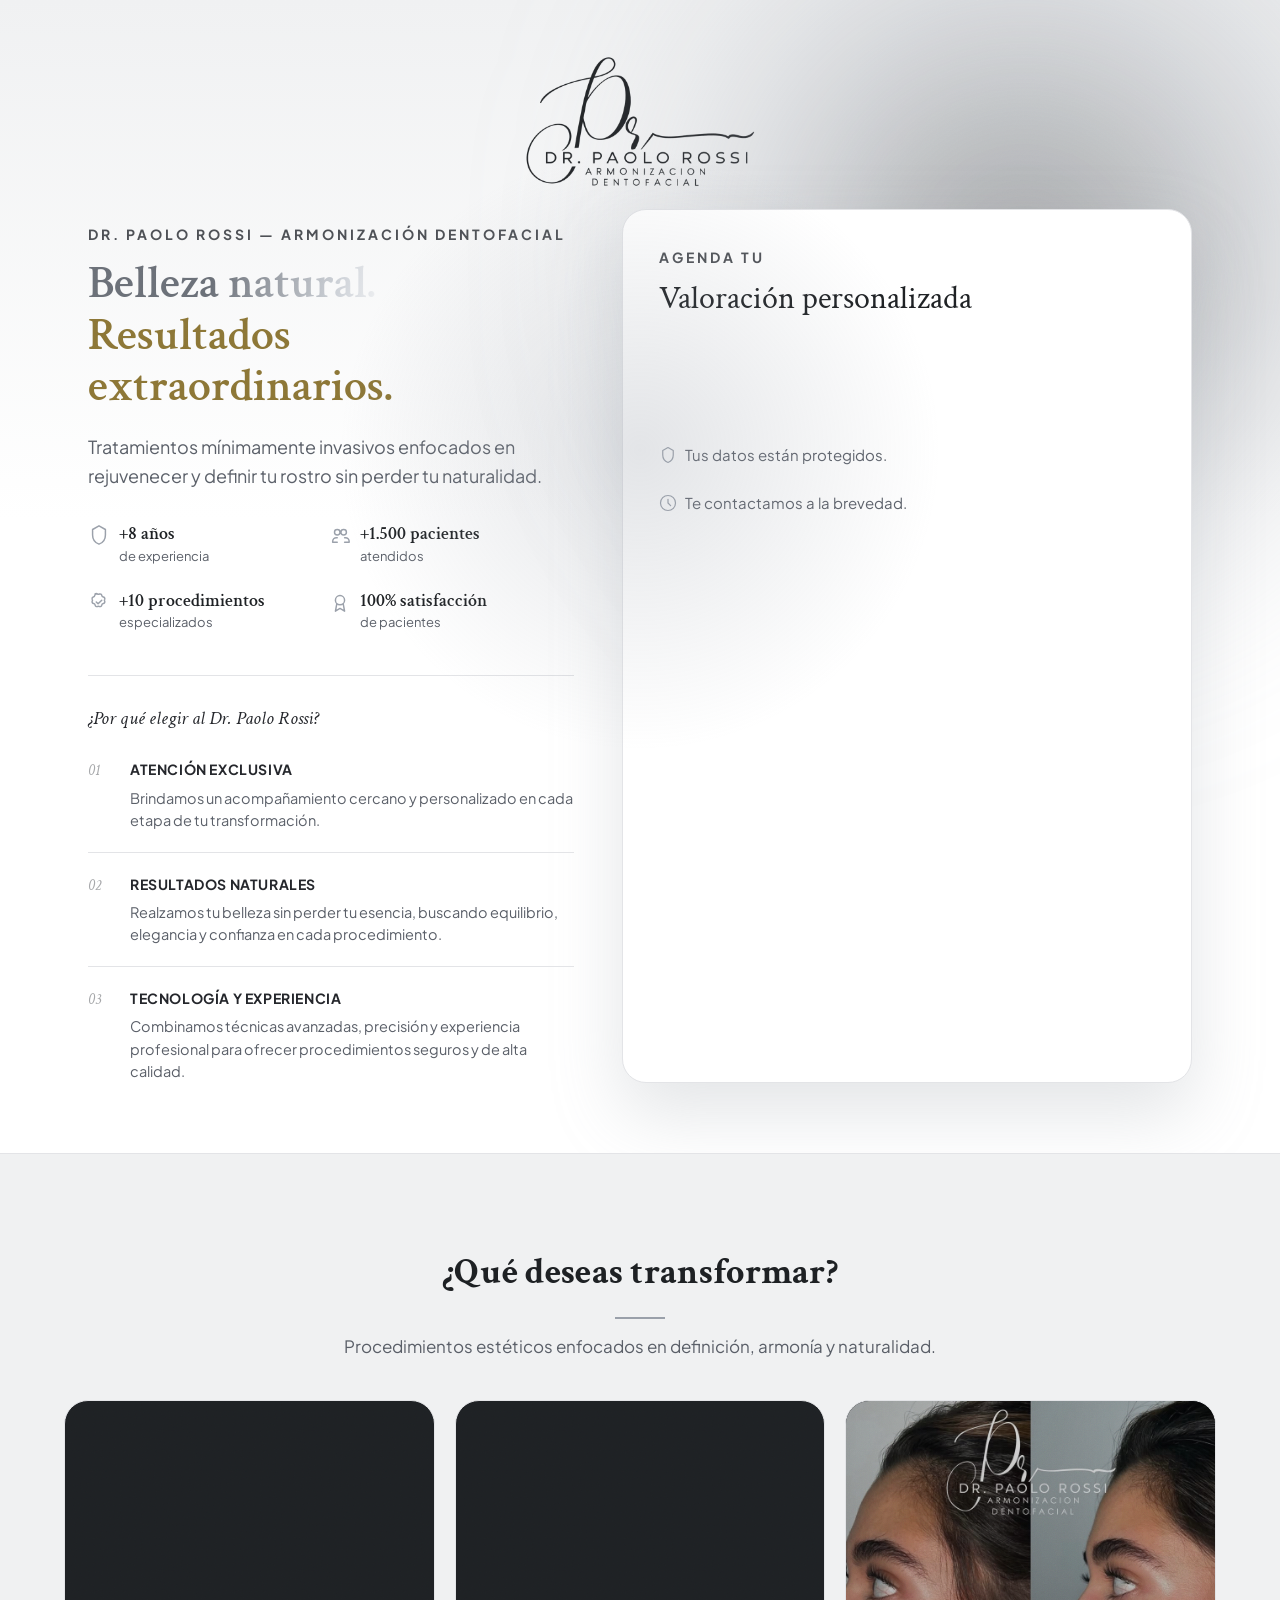
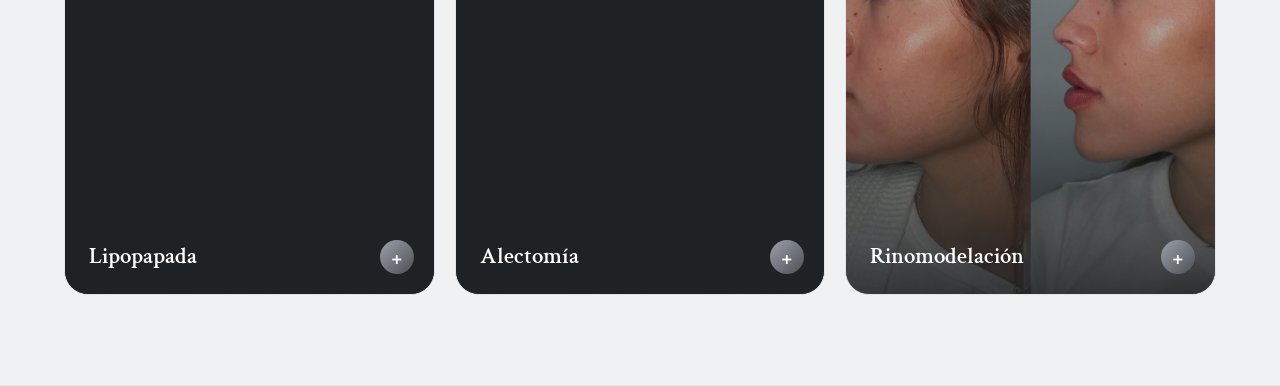
==== commit be77abb9: "Usa el logo real del doctor (recoloreado desde blanco) y corrige alineación/consistencia en el carru" ====
--- a/index.html
+++ b/index.html
@@ -20,8 +20,7 @@
   <div class="hero__glow"></div>
   <div class="container">
     <div class="hero__logo-top">
-      <span class="hero__wordmark">Paolo <span>Rossi</span></span>
-      <span class="hero__wordmark-sub">Armonización Dentofacial</span>
+      <img src="assets/logo/paolo-rossi-logo.png" alt="Dr. Paolo Rossi - Armonización Dentofacial" class="hero__logo-img">
     </div>
   <div class="hero__inner">
     <div class="hero__text">
@@ -122,7 +121,7 @@
         <span class="proc-card__plus">+</span>
       </a>
       <a href="https://www.drpaolorossi.com/services/" class="proc-card reveal" target="_blank" rel="noopener">
-        <img class="proc-card__media proc-card__media--contain" src="assets/img/rinomodelacion.jpg" alt="Rinomodelación">
+        <img class="proc-card__media" src="assets/img/rinomodelacion.jpg" alt="Rinomodelación">
         <span class="proc-card__overlay"></span>
         <span class="proc-card__body"><h3>Rinomodelación</h3></span>
         <span class="proc-card__plus">+</span>
--- a/css/style.css
+++ b/css/style.css
@@ -86,30 +86,14 @@
   .reveal { opacity: 1; transform: none; transition: none; }
 }
 
-/* Wordmark de texto (el logo real del sitio es un PNG blanco pensado para fondo oscuro;
-   sobre nuestro hero claro sería invisible, así que usamos su nombre como wordmark
-   hasta que exista una versión a color en la carpeta Logos). */
 .hero__logo-top {
   text-align: center;
   margin-bottom: 22px;
 }
-.hero__wordmark {
-  font-family: var(--serif);
-  font-weight: 600;
-  font-size: clamp(22px, 1.6vw + 16px, 30px);
-  color: var(--dark);
-  letter-spacing: .5px;
-}
-.hero__wordmark span { color: var(--accent); }
-.hero__wordmark-sub {
-  display: block;
-  font-family: var(--sans);
-  font-size: 11px;
-  font-weight: 600;
-  letter-spacing: 3px;
-  text-transform: uppercase;
-  color: var(--text-muted);
-  margin-top: 4px;
+.hero__logo-img {
+  width: clamp(150px, 14vw + 100px, 230px);
+  height: auto;
+  margin: 0 auto;
 }
 
 body {
@@ -319,9 +303,6 @@
   object-fit: cover;
   filter: brightness(.9) saturate(1.05);
 }
-/* La foto de Rinomodelación es cuadrada; con "cover" en una tarjeta 3:4 se recortaba
-   el logo y parte de la imagen, así que se muestra completa en vez de recortada. */
-.proc-card__media--contain { object-fit: contain; background: var(--dark); }
 .proc-card__overlay {
   position: absolute;
   inset: 0;
@@ -496,8 +477,11 @@
     row-gap: 32px;
   }
   /* En móvil, la sección de procedimientos (JS la mueve aquí) se vuelve parte
-     de esta cuadrícula para poder aparecer entre el texto y el formulario. */
+     de esta cuadrícula para poder aparecer entre el texto y el formulario.
+     Se le quita el padding propio de su .container para que no se sume al
+     de .hero__inner y quede desalineada hacia la derecha respecto al texto. */
   #procedimientos { grid-area: procedures; }
+  #procedimientos .container { padding-left: 0; padding-right: 0; }
   .hero__text { max-width: 100%; }
   .hero__form { max-width: 520px; }
   .procedures__grid { grid-template-columns: repeat(2, 1fr); }
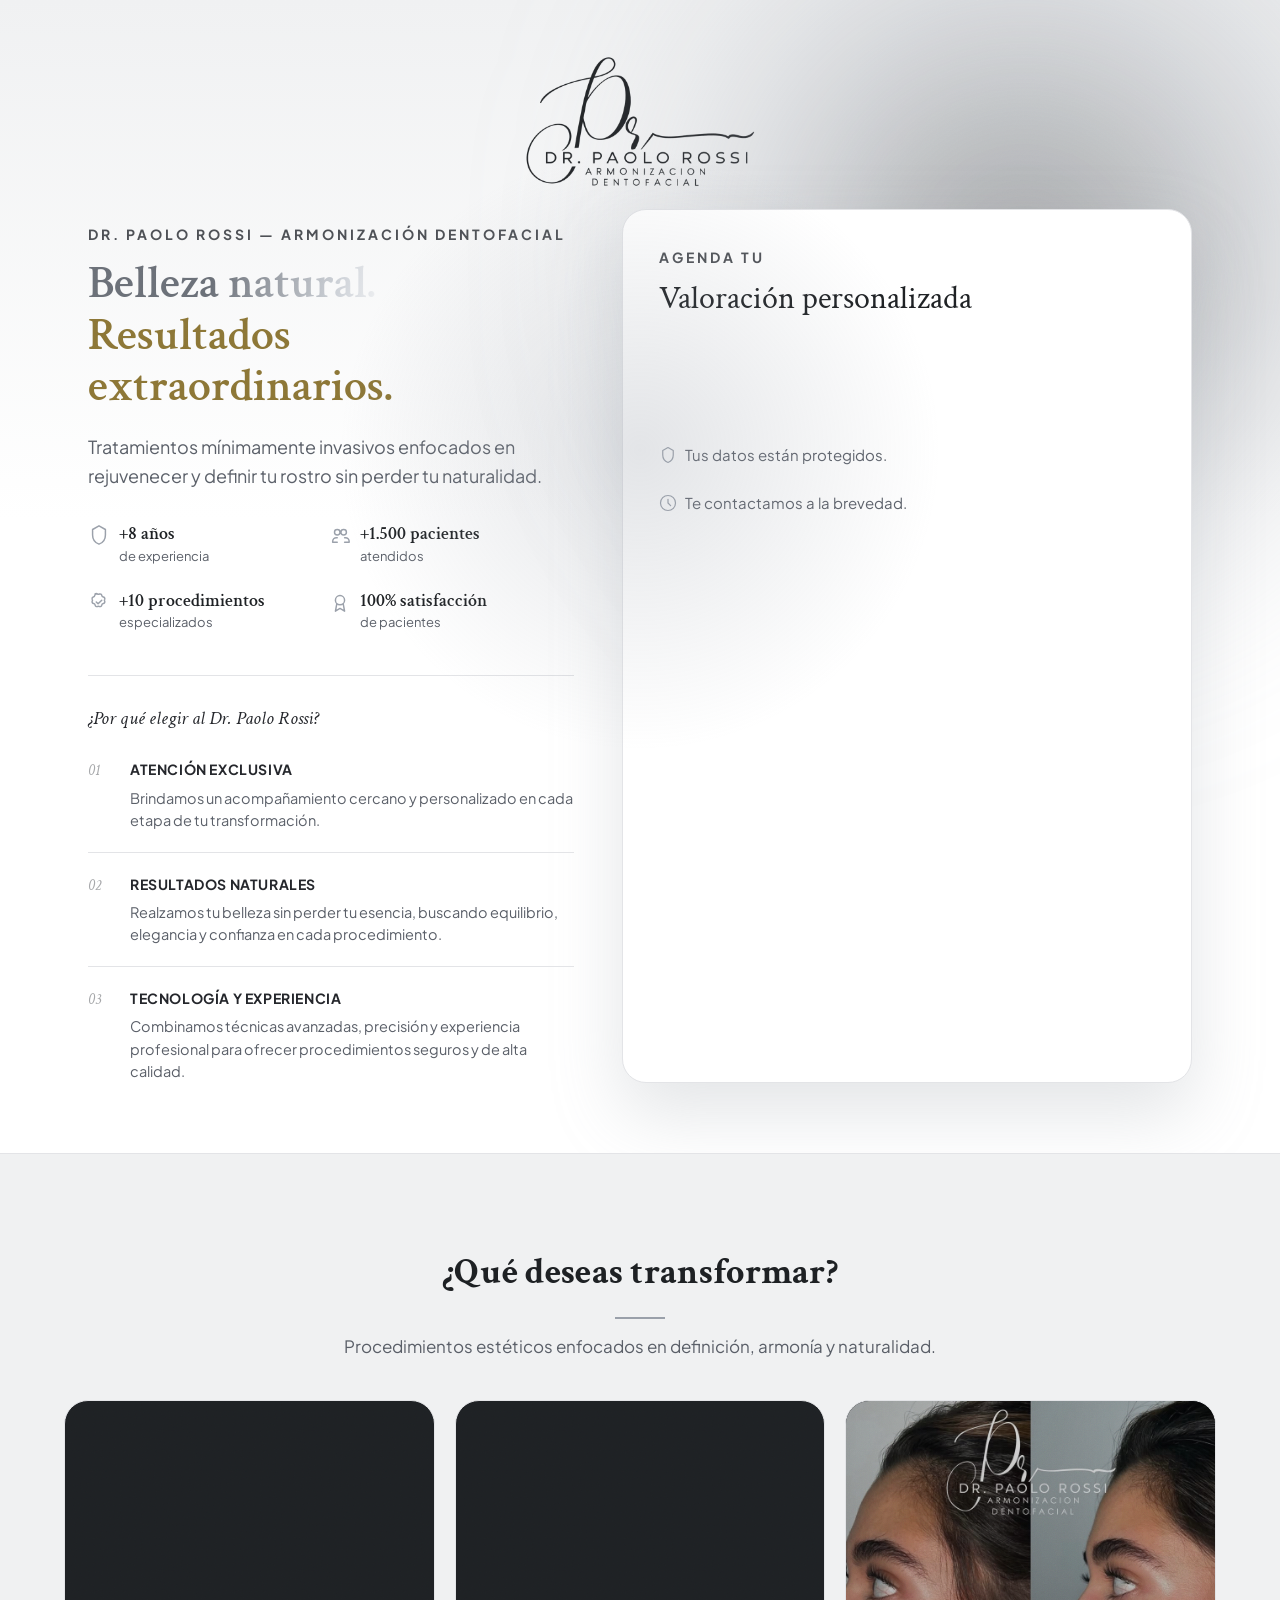
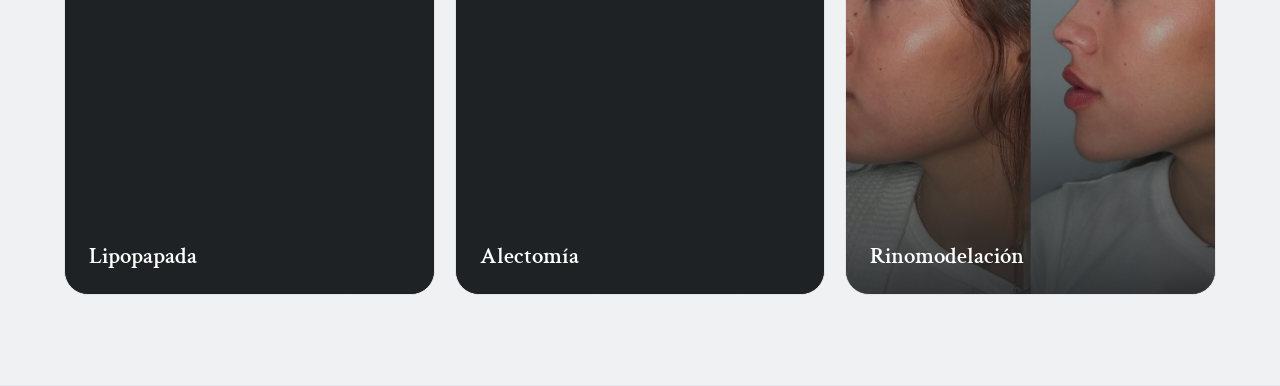
==== commit 64e74781: "Quita el fondo de tarjeta de procedimientos en móvil, elimina el botón + y el redireccionamiento de " ====
--- a/index.html
+++ b/index.html
@@ -108,24 +108,21 @@
     </div>
 
     <div class="procedures__grid" id="procTrack">
-      <a href="https://www.drpaolorossi.com/services/" class="proc-card reveal" target="_blank" rel="noopener">
+      <div class="proc-card reveal">
         <video class="proc-card__media" src="assets/video/lipopapada.mp4" autoplay muted loop playsinline></video>
         <span class="proc-card__overlay"></span>
         <span class="proc-card__body"><h3>Lipopapada</h3></span>
-        <span class="proc-card__plus">+</span>
-      </a>
-      <a href="https://www.drpaolorossi.com/services/" class="proc-card reveal" target="_blank" rel="noopener">
+      </div>
+      <div class="proc-card reveal">
         <video class="proc-card__media" src="assets/video/alectomia.mp4" autoplay muted loop playsinline></video>
         <span class="proc-card__overlay"></span>
         <span class="proc-card__body"><h3>Alectomía</h3></span>
-        <span class="proc-card__plus">+</span>
-      </a>
-      <a href="https://www.drpaolorossi.com/services/" class="proc-card reveal" target="_blank" rel="noopener">
+      </div>
+      <div class="proc-card reveal">
         <img class="proc-card__media" src="assets/img/rinomodelacion.jpg" alt="Rinomodelación">
         <span class="proc-card__overlay"></span>
         <span class="proc-card__body"><h3>Rinomodelación</h3></span>
-        <span class="proc-card__plus">+</span>
-      </a>
+      </div>
     </div>
     <div class="procedures__dots" id="procDots">
       <span class="dot is-active"></span>
--- a/css/style.css
+++ b/css/style.css
@@ -319,18 +319,8 @@
   background-image: url("data:image/svg+xml,%3Csvg xmlns='http://www.w3.org/2000/svg' width='140' height='140'%3E%3Cfilter id='n'%3E%3CfeTurbulence type='fractalNoise' baseFrequency='0.85' numOctaves='2' stitchTiles='stitch'/%3E%3C/filter%3E%3Crect width='100%25' height='100%25' filter='url(%23n)'/%3E%3C/svg%3E");
   pointer-events: none;
 }
-.proc-card__body, .proc-card__plus { position: relative; z-index: 2; }
+.proc-card__body { position: relative; z-index: 2; }
 .proc-card__body h3 { font-size: clamp(18px, .7vw + 15px, 23px); font-weight: 600; }
-.proc-card__plus {
-  position: absolute;
-  bottom: 20px; right: 20px;
-  width: 34px; height: 34px;
-  border-radius: 50%;
-  background: linear-gradient(135deg, var(--accent), var(--accent-dark));
-  color: #ffffff;
-  display: flex; align-items: center; justify-content: center;
-  font-size: 18px; font-weight: 600; line-height: 1;
-}
 
 .procedures__dots { display: none; justify-content: center; gap: 8px; margin-top: 20px; }
 .trust__dots { display: none; justify-content: center; gap: 8px; margin-top: 16px; }
@@ -479,8 +469,17 @@
   /* En móvil, la sección de procedimientos (JS la mueve aquí) se vuelve parte
      de esta cuadrícula para poder aparecer entre el texto y el formulario.
      Se le quita el padding propio de su .container para que no se sume al
-     de .hero__inner y quede desalineada hacia la derecha respecto al texto. */
-  #procedimientos { grid-area: procedures; }
+     de .hero__inner y quede desalineada hacia la derecha respecto al texto,
+     y se le quita el fondo/borde de "tarjeta" para que no se vea como un
+     recuadro aparte, sino como parte natural del hero. */
+  #procedimientos {
+    grid-area: procedures;
+    min-width: 0;
+    background: transparent;
+    border-top: none;
+    border-bottom: none;
+    padding: 8px 0 0;
+  }
   #procedimientos .container { padding-left: 0; padding-right: 0; }
   .hero__text { max-width: 100%; }
   .hero__form { max-width: 520px; }
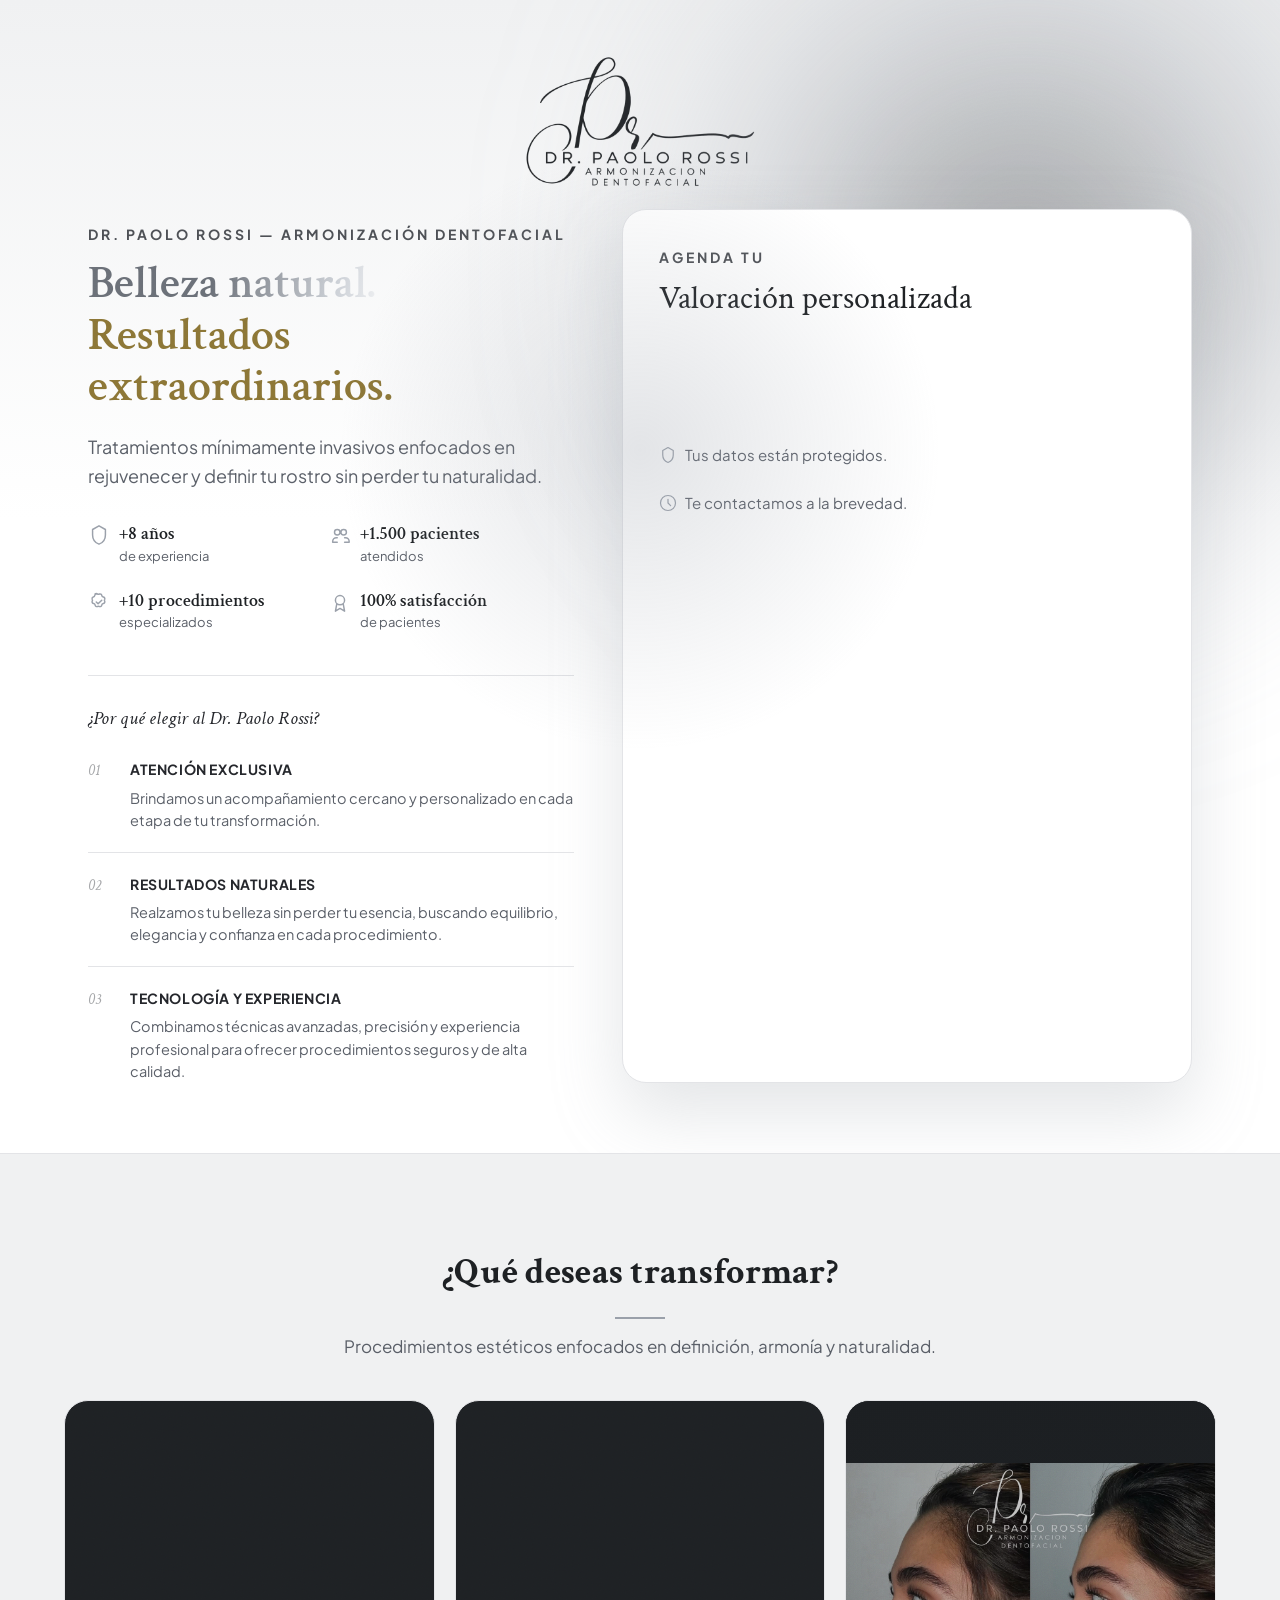
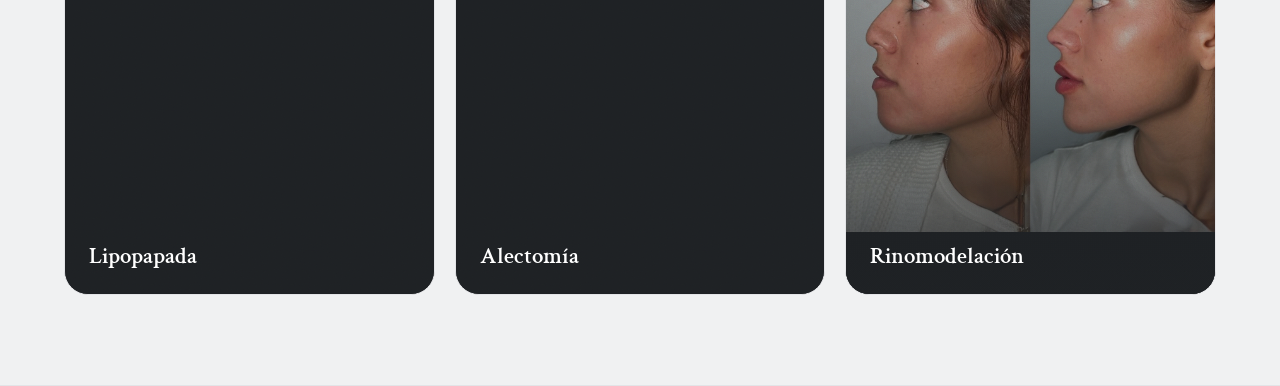
==== commit 6f7e4d38: "Muestra la foto de Rinomodelación completa sin recortar (object-fit: contain) Co-Authored-By: Claude" ====
--- a/index.html
+++ b/index.html
@@ -119,7 +119,7 @@
         <span class="proc-card__body"><h3>Alectomía</h3></span>
       </div>
       <div class="proc-card reveal">
-        <img class="proc-card__media" src="assets/img/rinomodelacion.jpg" alt="Rinomodelación">
+        <img class="proc-card__media proc-card__media--contain" src="assets/img/rinomodelacion.jpg" alt="Rinomodelación">
         <span class="proc-card__overlay"></span>
         <span class="proc-card__body"><h3>Rinomodelación</h3></span>
       </div>
--- a/css/style.css
+++ b/css/style.css
@@ -303,6 +303,9 @@
   object-fit: cover;
   filter: brightness(.9) saturate(1.05);
 }
+/* Rinomodelación es una foto cuadrada dentro de una tarjeta vertical; con "cover"
+   siempre recorta algo de los bordes. Se muestra completa sin recortar nada. */
+.proc-card__media--contain { object-fit: contain; background: var(--dark); }
 .proc-card__overlay {
   position: absolute;
   inset: 0;
